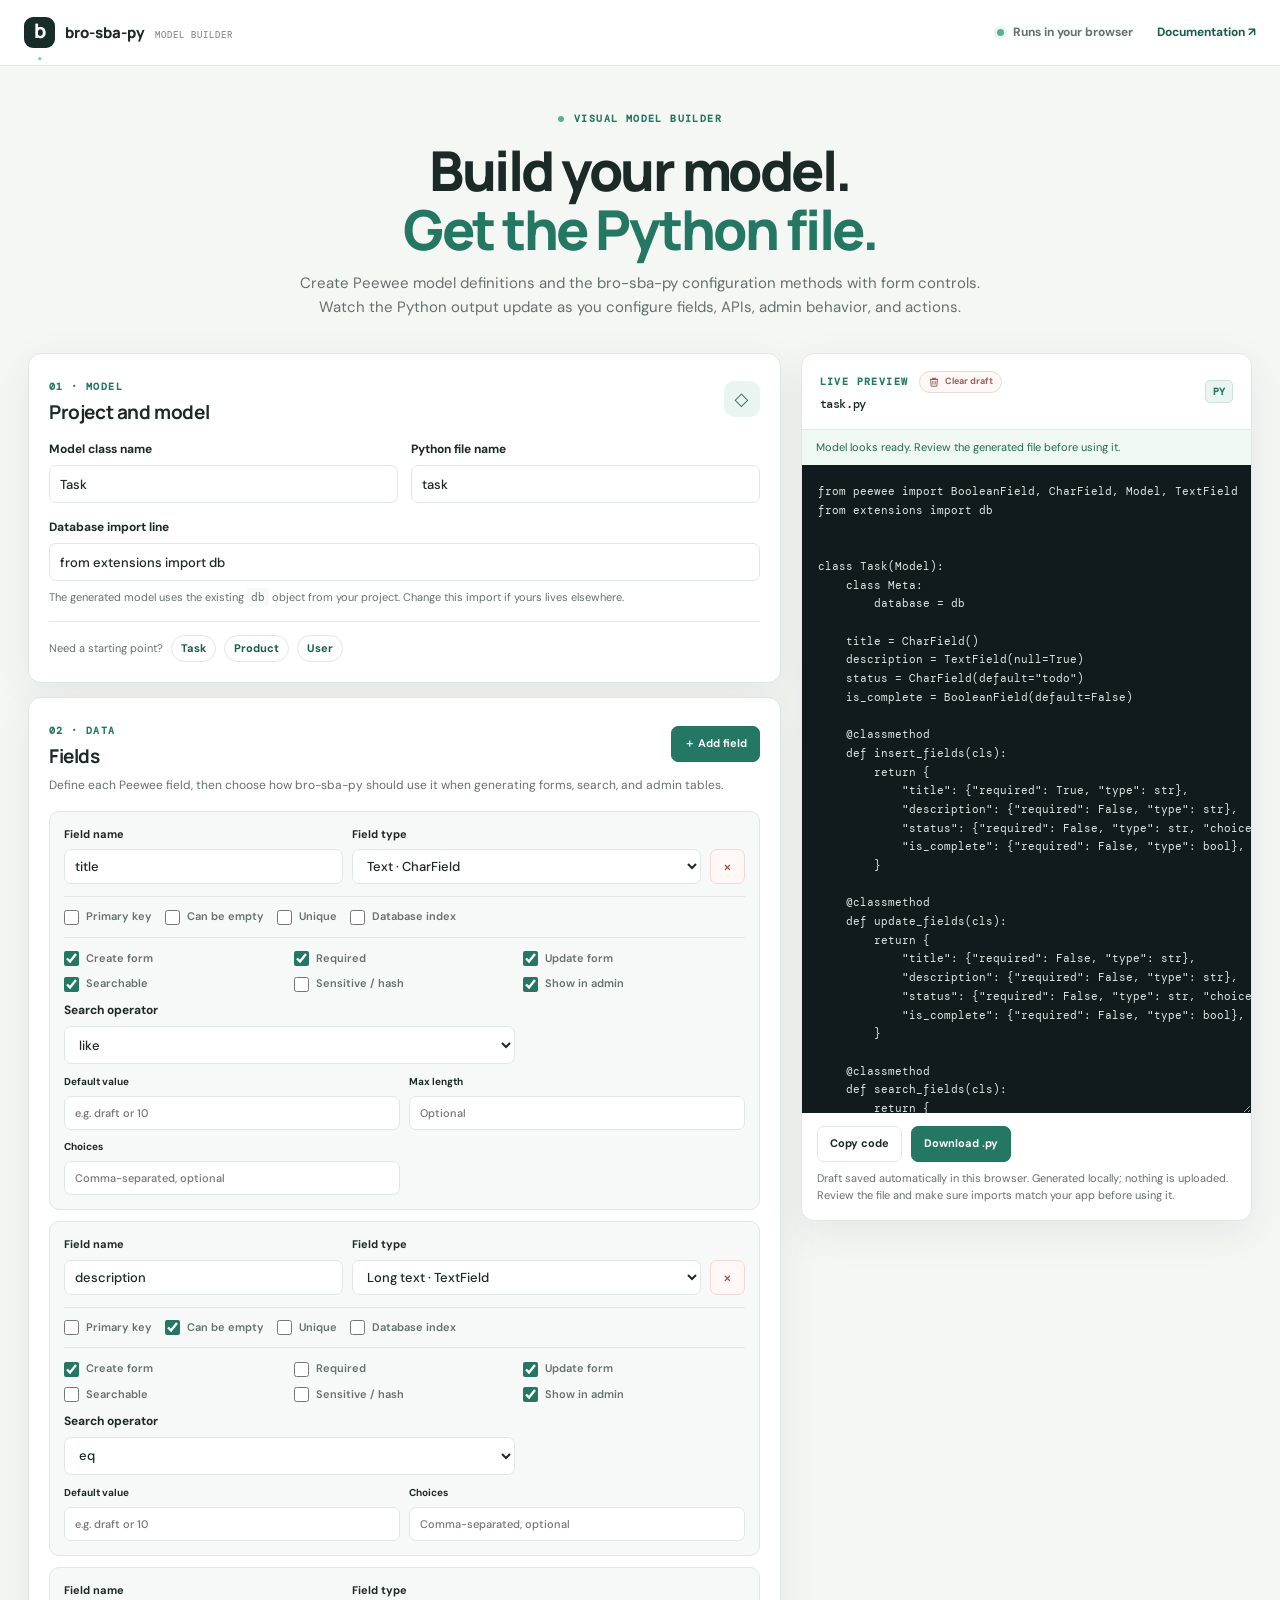
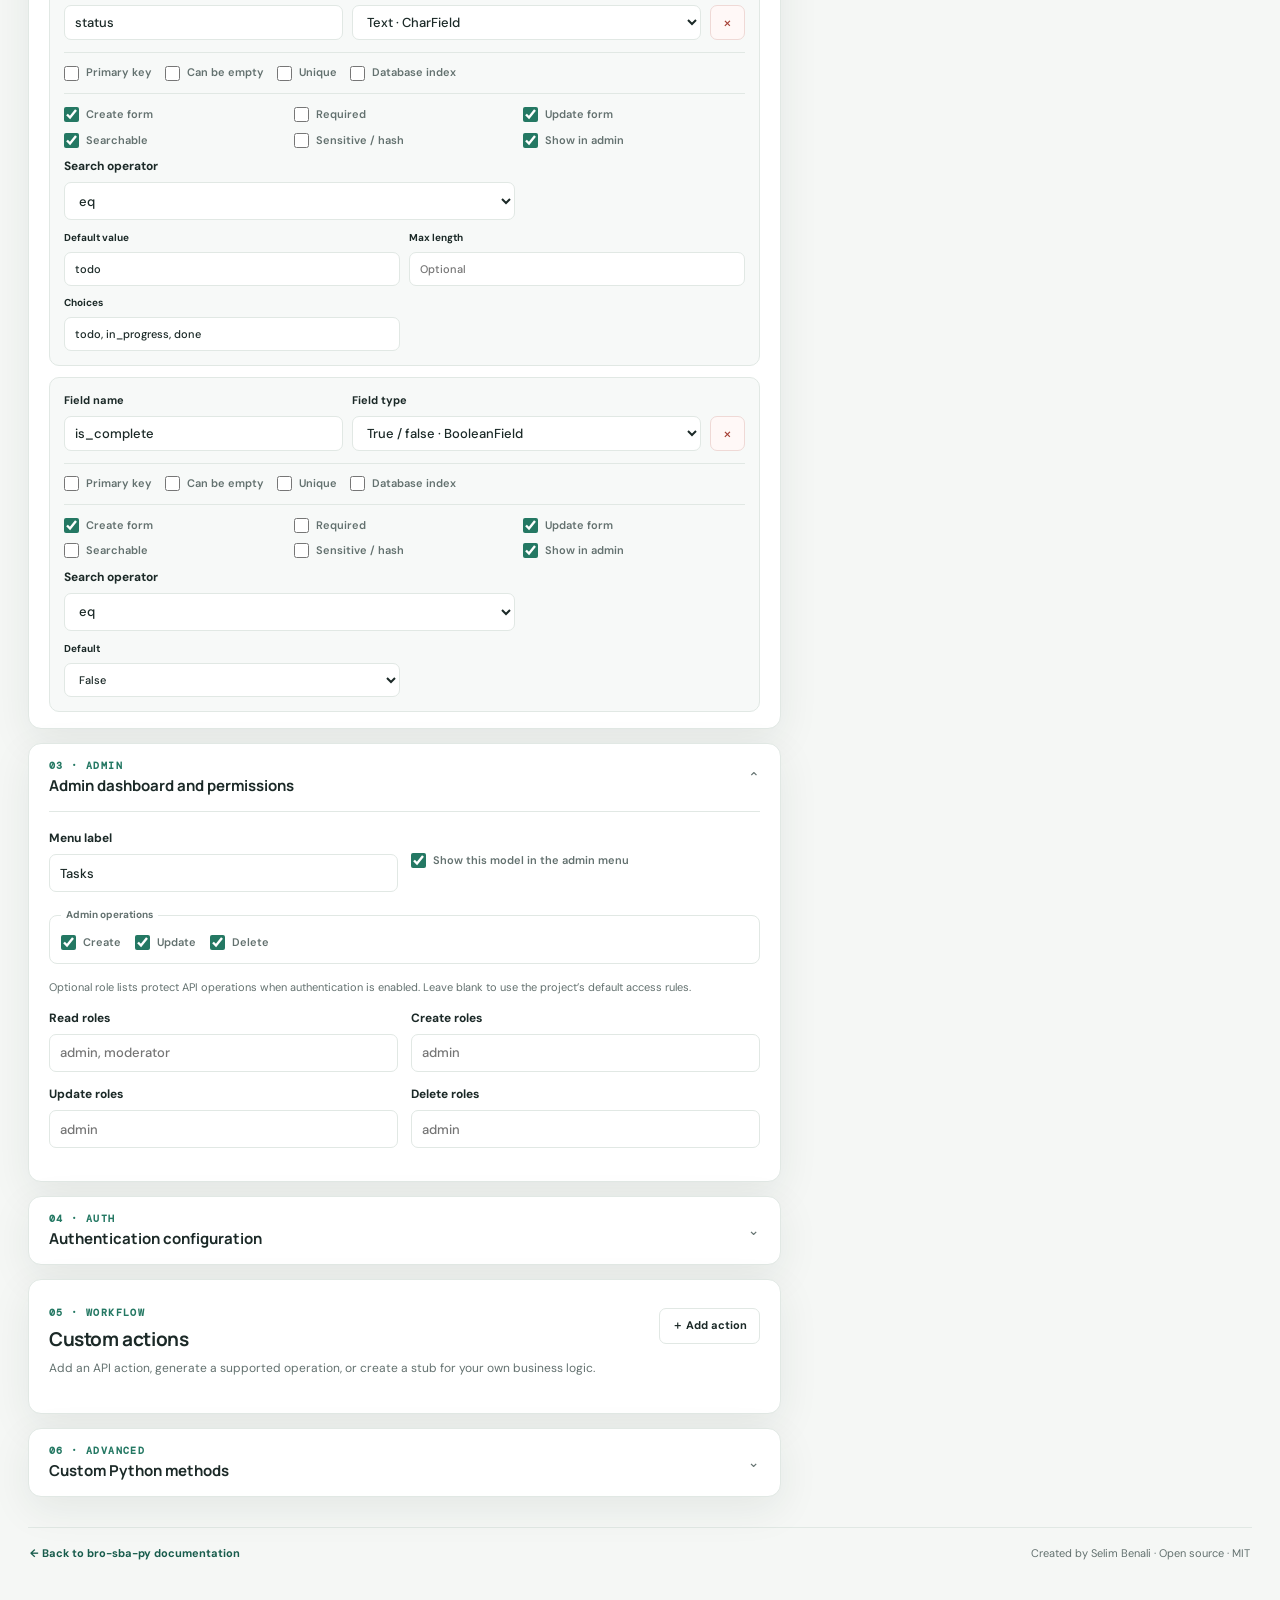
==== model-builder.html @ 6d4776cd "v0.1.1 (models builder)" ====
<!doctype html>
<html lang="en" data-theme="light">
<head>
  <meta charset="utf-8">
  <meta name="viewport" content="width=device-width, initial-scale=1">
  <meta name="description" content="Build Peewee model files for bro-sba-py with a visual model builder. Configure fields, API rules, admin settings, authentication, and custom actions.">
  <title>Model Builder · bro-sba-py</title>
  <link rel="preconnect" href="https://fonts.googleapis.com">
  <link rel="preconnect" href="https://fonts.gstatic.com" crossorigin>
  <link href="https://fonts.googleapis.com/css2?family=DM+Mono:wght@400;500&family=DM+Sans:wght@400;500;600;700&family=Manrope:wght@500;600;700;800&display=swap" rel="stylesheet">
  <link rel="stylesheet" href="model-builder.css">
  <script src="model-builder.js" defer></script>
</head>
<body>
  <header class="topbar">
    <a class="brand" href="index.html" aria-label="bro-sba-py documentation home"><span class="brand-mark">b<span>·</span></span><span>bro-sba-py <small>MODEL BUILDER</small></span></a>
    <div class="top-actions"><span class="local-note"><span class="status-dot"></span> Runs in your browser</span><a class="docs-link" href="index.html#models">Documentation ↗</a></div>
  </header>

  <main class="builder-page">
    <section class="page-heading">
      <div class="eyebrow"><span class="eyebrow-dot"></span> Visual model builder</div>
      <h1>Build your model.<br><span>Get the Python file.</span></h1>
      <p>Create Peewee model definitions and the bro-sba-py configuration methods with form controls. Watch the Python output update as you configure fields, APIs, admin behavior, and actions.</p>
    </section>

    <div class="workspace">
      <section class="builder-controls" aria-label="Model configuration">
        <section class="panel model-panel">
          <div class="panel-heading"><div><span class="step-label">01 · MODEL</span><h2>Project and model</h2></div><span class="panel-icon">◇</span></div>
          <div class="form-grid two">
            <label>Model class name<input id="class-name" value="Task" autocomplete="off" placeholder="e.g. TaskItem"></label>
            <label>Python file name<input id="module-name" value="task" autocomplete="off" placeholder="task"></label>
          </div>
          <label>Database import line<input id="db-import" value="from extensions import db" spellcheck="false"></label>
          <p class="field-hint">The generated model uses the existing <code>db</code> object from your project. Change this import if yours lives elsewhere.</p>
          <div class="template-actions"><span>Need a starting point?</span><button class="text-button" data-template="task">Task</button><button class="text-button" data-template="product">Product</button><button class="text-button" data-template="user">User</button></div>
        </section>

        <section class="panel fields-panel">
          <div class="panel-heading"><div><span class="step-label">02 · DATA</span><h2>Fields</h2></div><button class="button button-primary" id="add-field">＋ Add field</button></div>
          <p class="section-intro">Define each Peewee field, then choose how bro-sba-py should use it when generating forms, search, and admin tables.</p>
          <div id="field-list" class="field-list"></div>
        </section>

        <details class="panel settings-panel" open>
          <summary><span><span class="step-label">03 · ADMIN</span><strong>Admin dashboard and permissions</strong></span><span class="summary-caret">⌄</span></summary>
          <div class="details-content">
            <div class="form-grid two">
              <label>Menu label<input id="menu-label" value="Tasks" autocomplete="off"></label>
              <label class="checkline"><input type="checkbox" id="show-in-menu" checked><span>Show this model in the admin menu</span></label>
            </div>
            <fieldset><legend>Admin operations</legend><div class="inline-checks"><label class="checkline"><input type="checkbox" data-admin-action="create" checked><span>Create</span></label><label class="checkline"><input type="checkbox" data-admin-action="update" checked><span>Update</span></label><label class="checkline"><input type="checkbox" data-admin-action="delete" checked><span>Delete</span></label></div></fieldset>
            <p class="field-hint">Optional role lists protect API operations when authentication is enabled. Leave blank to use the project’s default access rules.</p>
            <div class="form-grid two role-grid">
              <label>Read roles<input data-permission="read" placeholder="admin, moderator"></label>
              <label>Create roles<input data-permission="create" placeholder="admin"></label>
              <label>Update roles<input data-permission="update" placeholder="admin"></label>
              <label>Delete roles<input data-permission="delete" placeholder="admin"></label>
            </div>
          </div>
        </details>

        <details class="panel settings-panel">
          <summary><span><span class="step-label">04 · AUTH</span><strong>Authentication configuration</strong></span><span class="summary-caret">⌄</span></summary>
          <div class="details-content">
            <label class="checkline feature-switch"><input type="checkbox" id="enable-auth"><span>Include <code>auth_config()</code> for this model</span></label>
            <p class="field-hint">Enable this on the model you want to use for project authentication. Also select the matching fields below.</p>
            <div id="auth-fields" class="form-grid two is-disabled" aria-disabled="true">
              <label>Username field<input data-auth="username_field" value="email"></label>
              <label>Password field<input data-auth="password_field" value="password"></label>
              <label>Role field<input data-auth="role_field" value="role"></label>
              <label>Default role<input data-auth="default_role" value="user"></label>
              <label>Roles allowed at signup<input data-auth-list="signup_allowed_roles" value="user" placeholder="user"></label>
              <label>Admin dashboard roles<input data-auth-list="admin_dashboard_roles" value="admin" placeholder="admin"></label>
              <label>Email verification<select data-auth="email_verification"><option value="none">None</option><option value="signup" selected>At signup</option><option value="login">At login</option><option value="both">Signup and login</option></select></label>
              <label>Verified field<input data-auth="verified_field" value="is_verified"></label>
              <label>Default redirect<input data-auth="default_redirect" value="/dashboard"></label>
              <label>Role redirects<input data-auth-redirects placeholder="admin:/dashboard-admin, user:/dashboard-user"></label>
            </div>
            <label class="checkline" id="signup-toggle-wrap"><input type="checkbox" id="signup-enabled" checked disabled><span>Allow public sign-up</span></label>
          </div>
        </details>

        <section class="panel actions-panel">
          <div class="panel-heading"><div><span class="step-label">05 · WORKFLOW</span><h2>Custom actions</h2></div><button class="button button-secondary" id="add-action">＋ Add action</button></div>
          <p class="section-intro">Add an API action, generate a supported operation, or create a stub for your own business logic.</p>
          <div id="action-list" class="action-list"></div>
        </section>

        <details class="panel settings-panel">
          <summary><span><span class="step-label">06 · ADVANCED</span><strong>Custom Python methods</strong></span><span class="summary-caret">⌄</span></summary>
          <div class="details-content">
            <label>Additional methods<textarea id="custom-methods" rows="7" spellcheck="false" placeholder="@classmethod&#10;def display_name(cls):&#10;    return cls.__name__"></textarea></label>
            <p class="field-hint">Optional Python code added inside the model class. The generator’s built-in settings are created above; this area is for methods specific to your app.</p>
          </div>
        </details>
      </section>

      <aside class="preview-panel" aria-label="Generated Python preview">
        <div class="preview-header"><div><div class="preview-kicker"><span class="step-label">LIVE PREVIEW</span><button class="clear-draft-btn" id="clear-draft" type="button" title="Clear saved draft" aria-label="Clear saved draft"><svg viewBox="0 0 16 16" aria-hidden="true"><path d="M3 4.5h10M6 4.5V3h4v1.5m2.5 0-.6 8.2a1 1 0 0 1-1 .9H5.1a1 1 0 0 1-1-.9l-.6-8.2M6.5 7v4m3-4v4"/></svg><span>Clear draft</span></button></div><h2 id="preview-filename">task.py</h2></div><span class="python-badge">PY</span></div>
        <div id="validation-message" class="validation-message" role="status" aria-live="polite"></div>
        <textarea id="python-output" readonly spellcheck="false" aria-label="Generated Python model code"></textarea>
        <div class="preview-actions"><button class="button button-secondary" id="copy-model">Copy code</button><button class="button button-primary" id="download-model">Download .py</button></div>
        <p class="preview-note"><span id="draft-status" role="status" aria-live="polite">Draft saves automatically in this browser.</span> Generated locally; nothing is uploaded. Review the file and make sure imports match your app before using it.</p>
      </aside>
    </div>

    <footer class="builder-footer"><a href="index.html">← Back to bro-sba-py documentation</a><span>Created by Selim Benali · Open source · MIT</span></footer>
  </main>
</body>
</html>
---- model-builder.css ----
:root{color-scheme:light;--bg:#f5f7f5;--panel:#fff;--panel-soft:#f7f9f8;--text:#1b2927;--muted:#63716f;--subtle:#899491;--border:#e1e8e4;--accent:#247863;--accent-dark:#185c4c;--accent-soft:#eaf4f0;--code:#111a1d;--shadow:0 12px 40px rgba(23,52,43,.08)}
*{box-sizing:border-box}body{margin:0;background:var(--bg);color:var(--text);font:14px/1.6 "DM Sans",system-ui,sans-serif}button,input,select,textarea{font:inherit}button{cursor:pointer}a{color:var(--accent-dark);text-decoration:none}a:hover{text-decoration:underline}.topbar{height:66px;position:sticky;top:0;z-index:5;display:flex;align-items:center;justify-content:space-between;padding:0 max(24px,calc((100vw - 1440px)/2));border-bottom:1px solid var(--border);background:rgba(255,255,255,.93);backdrop-filter:blur(16px)}.brand{display:flex;align-items:center;gap:10px;color:var(--text);font:800 15px Manrope,sans-serif}.brand:hover{text-decoration:none}.brand small{margin-left:7px;color:var(--subtle);font:500 9px "DM Mono",monospace;letter-spacing:1px}.brand-mark{width:31px;height:31px;display:grid;place-items:center;border-radius:9px;background:#162d29;color:#fff;font-size:20px}.brand-mark span{color:#72d0b0}.top-actions{display:flex;align-items:center;gap:24px;font-size:12px;font-weight:700}.local-note{display:flex;align-items:center;gap:9px;color:var(--muted)}.status-dot,.eyebrow-dot{width:7px;height:7px;border-radius:50%;background:#58b28c;box-shadow:0 0 0 3px #58b28c24}.builder-page{max-width:1440px;margin:auto;padding:46px 28px 30px}.page-heading{max-width:780px;margin:0 auto 34px;text-align:center}.eyebrow,.step-label{color:var(--accent);font:600 10px "DM Mono",monospace;letter-spacing:1.4px;text-transform:uppercase}.eyebrow{display:flex;align-items:center;justify-content:center;gap:10px}.eyebrow-dot{width:6px;height:6px;box-shadow:none}.page-heading h1{margin:16px 0 12px;font:800 clamp(36px,5vw,55px)/1.07 Manrope,sans-serif;letter-spacing:-2.5px}.page-heading h1 span{color:var(--accent)}.page-heading p{max-width:700px;margin:auto;color:var(--muted);font-size:15px}.workspace{display:grid;grid-template-columns:minmax(0,1.25fr) minmax(360px,.75fr);align-items:start;gap:20px}.builder-controls{display:grid;gap:14px;min-width:0}.panel,.preview-panel{border:1px solid var(--border);border-radius:13px;background:var(--panel);box-shadow:var(--shadow)}.panel{padding:20px}.panel-heading,.preview-header{display:flex;align-items:center;justify-content:space-between;gap:16px}.panel-heading h2,.preview-header h2{margin:3px 0 0;font:700 19px Manrope,sans-serif;letter-spacing:-.4px}.panel-icon{width:36px;height:36px;display:grid;place-items:center;border-radius:10px;background:var(--accent-soft);color:var(--accent);font-size:18px}.form-grid{display:grid;gap:13px;margin:15px 0}.form-grid.two{grid-template-columns:repeat(2,minmax(0,1fr))}label{display:grid;gap:6px;color:var(--text);font-size:12px;font-weight:700}input:not([type=checkbox]),select,textarea{width:100%;min-width:0;border:1px solid var(--border);border-radius:7px;outline:none;background:var(--panel);color:var(--text);font-size:13px;font-weight:500}input:not([type=checkbox]),select{height:38px;padding:0 10px}textarea{padding:10px;resize:vertical}input:focus,select:focus,textarea:focus{border-color:#65a58f;box-shadow:0 0 0 3px #65a58f20}.field-hint,.preview-note{margin:8px 0 0;color:var(--muted);font-size:11px;line-height:1.55}.field-hint code{padding:2px 4px;border-radius:3px;background:var(--panel-soft);font:11px "DM Mono",monospace}.template-actions{display:flex;align-items:center;flex-wrap:wrap;gap:8px;margin-top:14px;padding-top:13px;border-top:1px solid var(--border);color:var(--muted);font-size:11px}.text-button{padding:4px 9px;border:1px solid var(--border);border-radius:999px;background:var(--panel);color:var(--accent-dark);font-size:11px;font-weight:700}.text-button:hover{background:var(--accent-soft)}.button{min-height:36px;display:inline-flex;align-items:center;justify-content:center;gap:7px;padding:0 12px;border:1px solid var(--border);border-radius:7px;font-size:11px;font-weight:700;white-space:nowrap}.button-primary{border-color:var(--accent);background:var(--accent);color:white}.button-primary:hover{border-color:var(--accent-dark);background:var(--accent-dark)}.button-secondary{background:var(--panel);color:var(--text)}.button-secondary:hover{background:var(--panel-soft)}.fields-panel{padding-bottom:16px}.section-intro{margin:7px 0 15px;color:var(--muted);font-size:12px}.field-list,.action-list{display:grid;gap:11px}.field-card,.action-card{padding:14px;border:1px solid var(--border);border-radius:10px;background:var(--panel-soft)}.field-card-head{display:grid;grid-template-columns:minmax(115px,.8fr) minmax(145px,1fr) auto;align-items:end;gap:9px}.field-card-head label{font-size:11px}.field-card-head select,.field-card-head input{height:35px}.icon-remove{width:35px;height:35px;border:1px solid #efd9d6;border-radius:7px;background:#fff8f7;color:#a53f35;font-size:16px}.field-options{display:flex;flex-wrap:wrap;gap:6px 13px;margin:12px 0;padding:11px 0;border-top:1px solid var(--border);border-bottom:1px solid var(--border)}.checkline{display:flex;grid-template-columns:auto 1fr;align-items:center;gap:7px;color:var(--muted);font-size:11px;font-weight:600}.checkline input[type=checkbox]{width:15px;height:15px;margin:0;accent-color:var(--accent)}.field-rules{display:grid;grid-template-columns:repeat(3,minmax(0,1fr));gap:8px}.rule-option{min-height:34px;display:flex;align-items:center;gap:6px;padding:6px 8px;border:1px solid var(--border);border-radius:6px;background:white;color:var(--muted);font-size:10px;font-weight:600}.rule-option input{margin:0;accent-color:var(--accent)}.field-extra{display:grid;grid-template-columns:repeat(2,minmax(0,1fr));gap:9px;margin-top:10px}.field-extra label{font-size:10px}.field-extra input,.field-extra select{height:34px;font-size:11px}.field-rules .search-operator{grid-column:span 2}.fk-options{display:grid;grid-template-columns:repeat(3,minmax(0,1fr));gap:8px;margin-top:10px;padding-top:10px;border-top:1px dashed var(--border)}.fk-options label{font-size:10px}.fk-options input{height:34px;font-size:11px}.settings-panel{padding:0 20px}.settings-panel summary{min-height:67px;display:flex;align-items:center;justify-content:space-between;gap:12px;list-style:none;cursor:pointer}.settings-panel summary::-webkit-details-marker{display:none}.settings-panel summary>span:first-child{display:grid;gap:3px}.settings-panel summary strong{font:700 15px Manrope,sans-serif}.summary-caret{color:var(--muted);transition:transform .16s}.settings-panel[open] .summary-caret{transform:rotate(180deg)}.details-content{padding:4px 0 20px;border-top:1px solid var(--border)}.details-content fieldset{margin:15px 0;padding:11px;border:1px solid var(--border);border-radius:8px}.details-content legend{padding:0 5px;color:var(--muted);font-size:10px;font-weight:700}.inline-checks{display:flex;flex-wrap:wrap;gap:14px}.details-content .form-grid{margin:13px 0}.checkline input:disabled{opacity:.55}.feature-switch{margin:13px 0 8px;color:var(--text)}.is-disabled{opacity:.48}.action-head{display:grid;grid-template-columns:minmax(110px,1fr) minmax(125px,1fr) 80px auto;gap:8px;align-items:end}.action-head label,.action-card label{font-size:10px}.action-head input,.action-head select,.action-card input,.action-card select{height:34px;font-size:11px}.action-settings{display:grid;grid-template-columns:repeat(2,minmax(0,1fr));gap:9px;margin-top:10px}.action-settings textarea{font-size:11px}.action-note{margin:8px 0 0;color:var(--muted);font-size:10px}.preview-panel{position:sticky;top:83px;overflow:hidden}.preview-header{padding:17px 18px;border-bottom:1px solid var(--border)}.preview-header h2{font:500 12px "DM Mono",monospace}.python-badge{padding:4px 7px;border:1px solid #cce3d9;border-radius:5px;background:var(--accent-soft);color:var(--accent);font:700 10px "DM Mono",monospace}.validation-message{display:none;padding:9px 14px;background:#fff3ef;color:#a44234;font-size:11px}.validation-message.visible{display:block}.validation-message.ok{display:block;background:#eff8f3;color:#266a4e}.preview-panel textarea{display:block;width:100%;height:min(72vh,850px);min-height:440px;padding:17px 16px;border:0;border-radius:0;background:var(--code);color:#dce8e4;font:11px/1.7 "DM Mono",monospace;tab-size:4;white-space:pre;resize:vertical}.preview-panel textarea:focus{outline:2px solid #65a58f;outline-offset:-2px;box-shadow:none}.preview-actions{display:flex;gap:9px;padding:13px 15px 0}.preview-note{padding:0 15px 16px}.builder-footer{display:flex;justify-content:space-between;gap:14px;margin-top:30px;padding:17px 2px;border-top:1px solid var(--border);color:var(--muted);font-size:11px}.builder-footer a{font-weight:700}
@media(max-width:1000px){.workspace{grid-template-columns:minmax(0,1fr)}.preview-panel{position:static;grid-row:1}.preview-panel textarea{height:480px;min-height:320px}.builder-controls{grid-row:2}.page-heading{margin-bottom:25px}}
@media(max-width:640px){.topbar{height:58px;padding:0 14px}.brand{font-size:13px}.brand small{font-size:8px}.top-actions{gap:10px}.local-note{display:none}.builder-page{padding:30px 13px 22px}.page-heading h1{font-size:38px;letter-spacing:-1.8px}.page-heading p{font-size:13px}.panel{padding:15px}.settings-panel{padding:0 15px}.form-grid.two{grid-template-columns:1fr}.field-card-head{grid-template-columns:1fr 1fr}.field-card-head .icon-remove{grid-column:2;justify-self:end;margin-top:-43px}.field-rules{grid-template-columns:repeat(2,minmax(0,1fr))}.field-rules .search-operator{grid-column:span 2}.fk-options{grid-template-columns:1fr}.action-head{grid-template-columns:1fr 1fr}.action-settings{grid-template-columns:1fr}.preview-panel textarea{height:400px}.builder-footer{flex-direction:column}}
.preview-kicker{display:flex;align-items:center;gap:11px}.clear-draft-btn{display:inline-flex;align-items:center;gap:5px;padding:4px 8px;border:1px solid #ead9d5;border-radius:999px;background:#fff8f6;color:#98645d;font-size:9px;font-weight:700;line-height:1.2;transition:background .18s,border-color .18s,color .18s,transform .18s}.clear-draft-btn svg{width:12px;height:12px;fill:none;stroke:currentColor;stroke-linecap:round;stroke-linejoin:round;stroke-width:1.4}.clear-draft-btn:hover{transform:translateY(-1px);border-color:#e3b7ad;background:#fff0ec;color:#a34d3e}.clear-draft-btn:focus-visible{outline:3px solid #e4b1a7;outline-offset:2px}
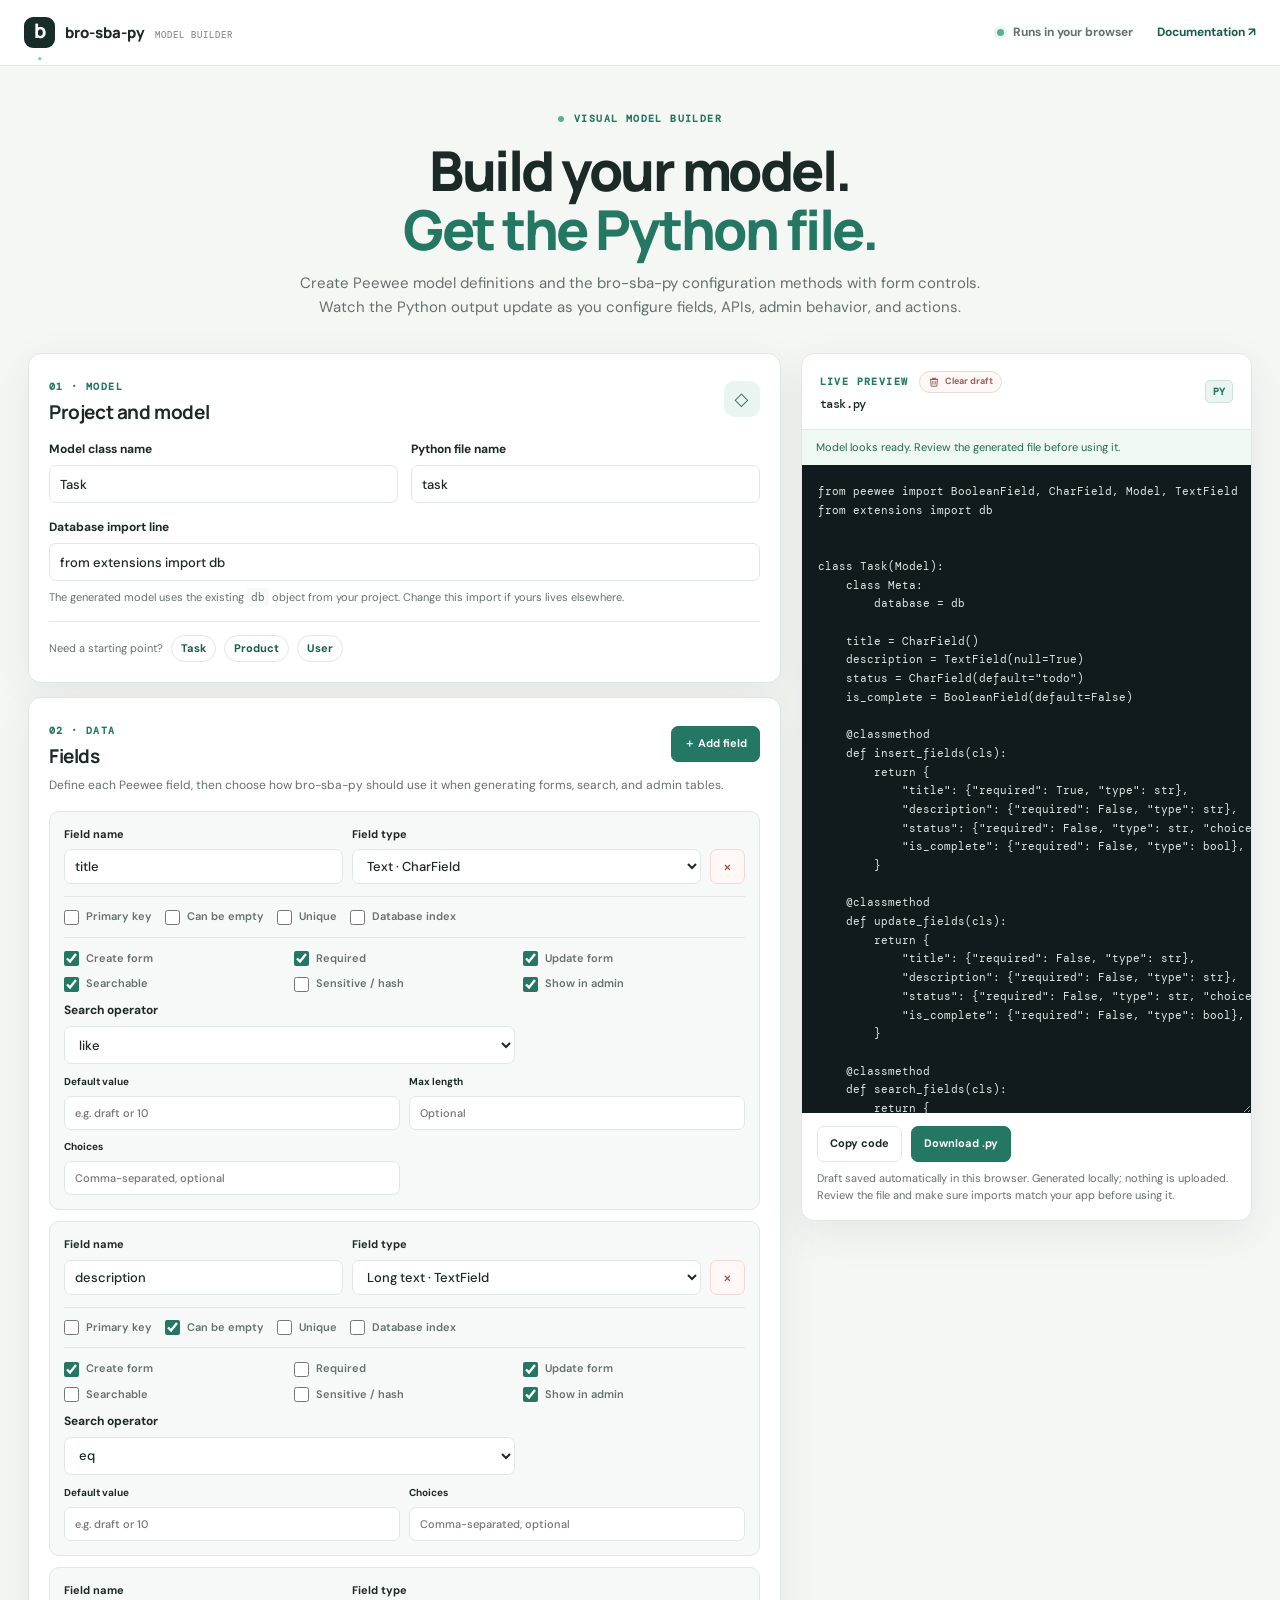
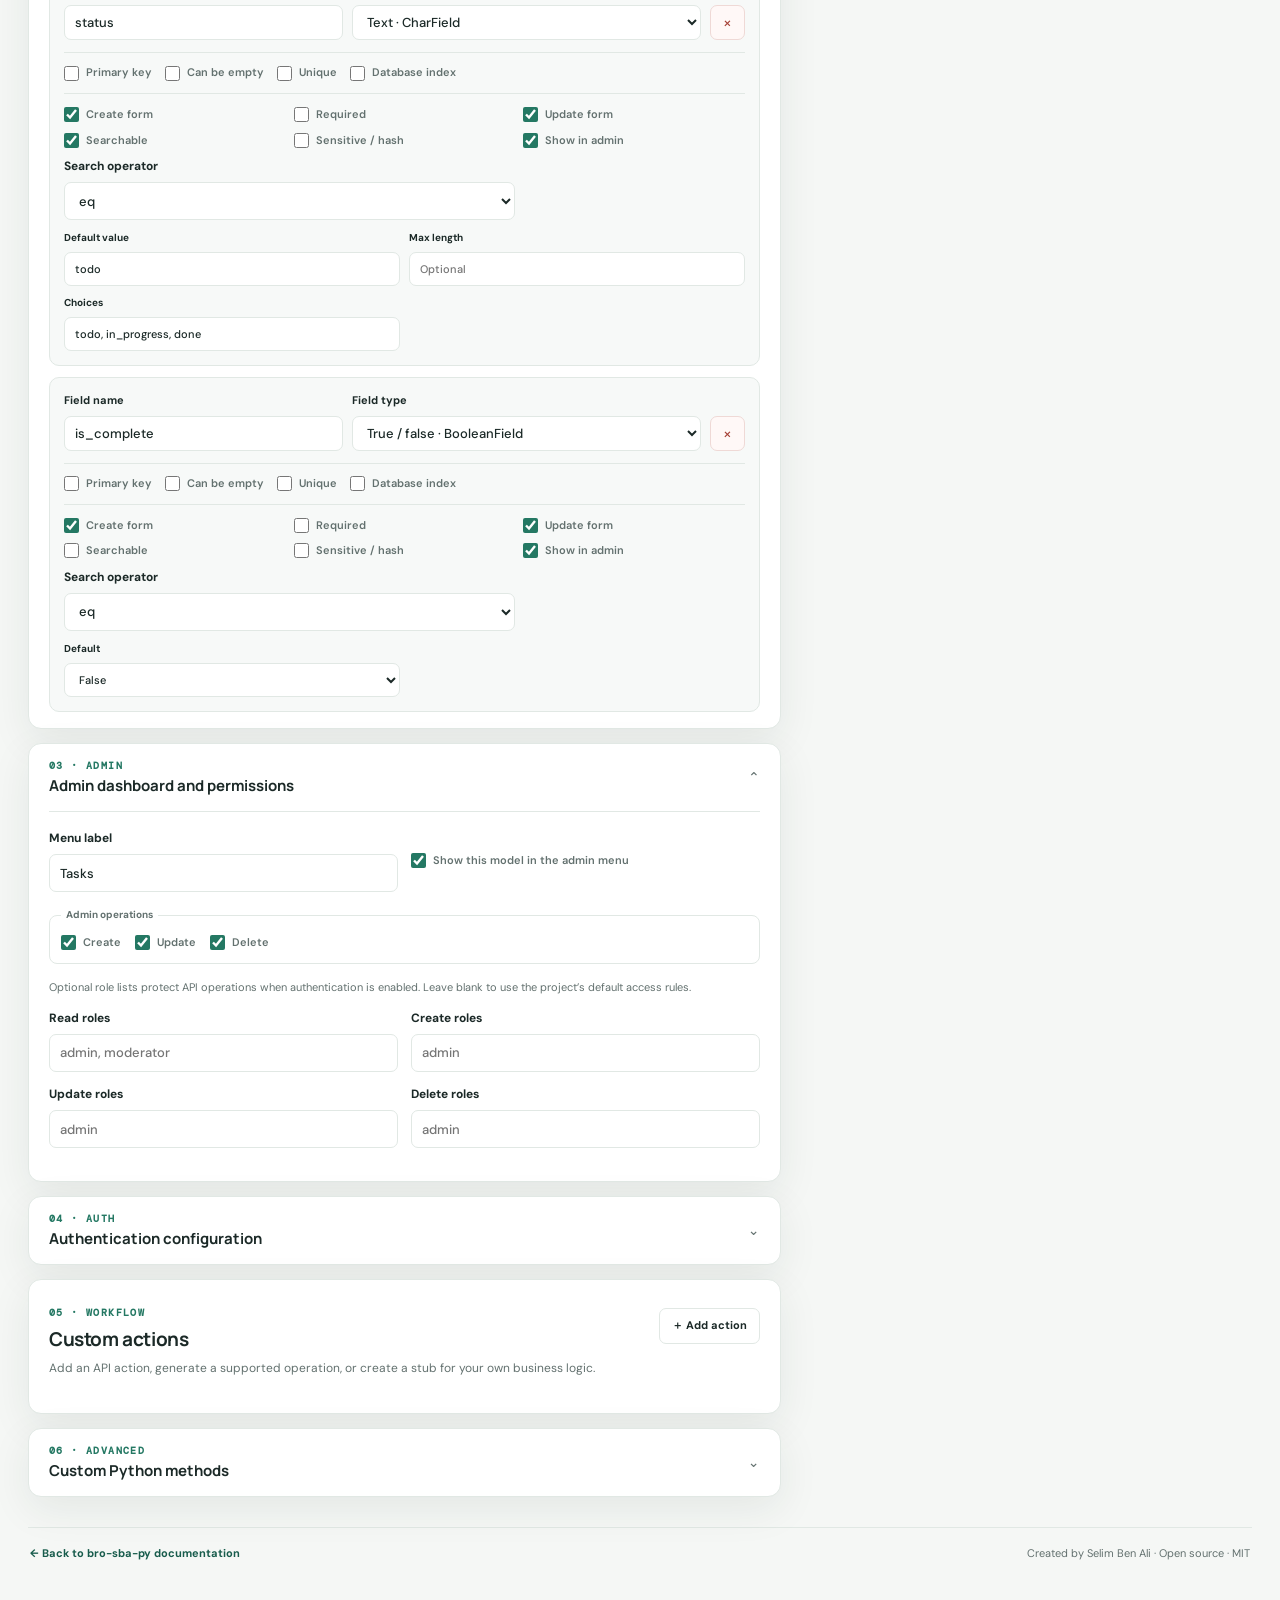
==== commit 07fd0721: "v0.1.1" ====
--- a/model-builder.html
+++ b/model-builder.html
@@ -106,7 +106,7 @@
       </aside>
     </div>
 
-    <footer class="builder-footer"><a href="index.html">← Back to bro-sba-py documentation</a><span>Created by Selim Benali · Open source · MIT</span></footer>
+    <footer class="builder-footer"><a href="index.html">← Back to bro-sba-py documentation</a><span>Created by Selim Ben Ali · Open source · MIT</span></footer>
   </main>
 </body>
 </html>
